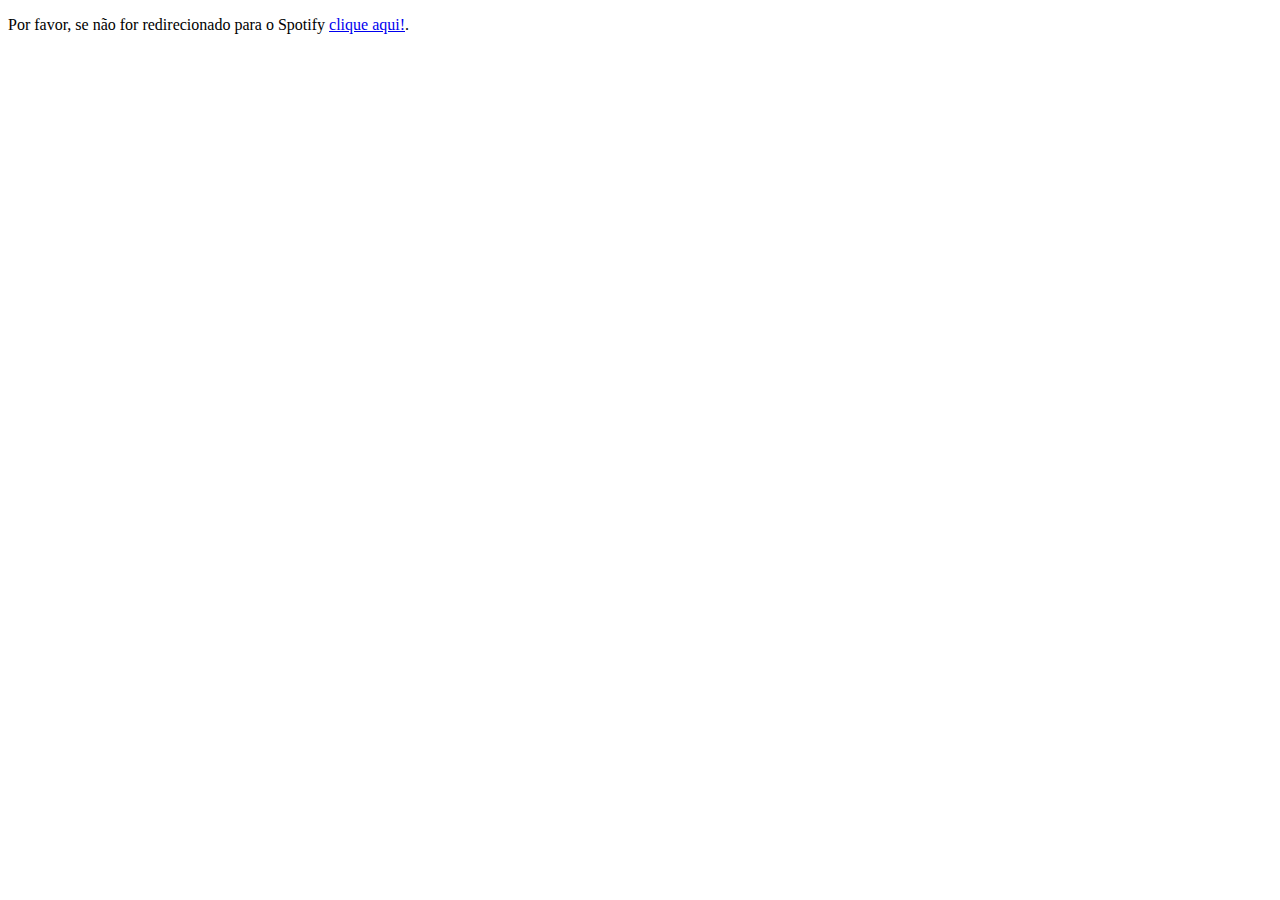
==== liveunicesumarcz.html @ 8162357c "Rename liveunicesumarcz to liveunicesumarcz.html" ====
<!DOCTYPE html>
<html>
  <head>
    <meta http-equiv="Refresh" content="3; url=https://open.spotify.com/show/4aXSCCf5dYITMwy4uEIOZV" />
  </head>
  <body>
    <p>Por favor, se não for redirecionado para o Spotify <a href="https://open.spotify.com/show/4aXSCCf5dYITMwy4uEIOZV">clique aqui!</a>.</p>
  </body>
</html>
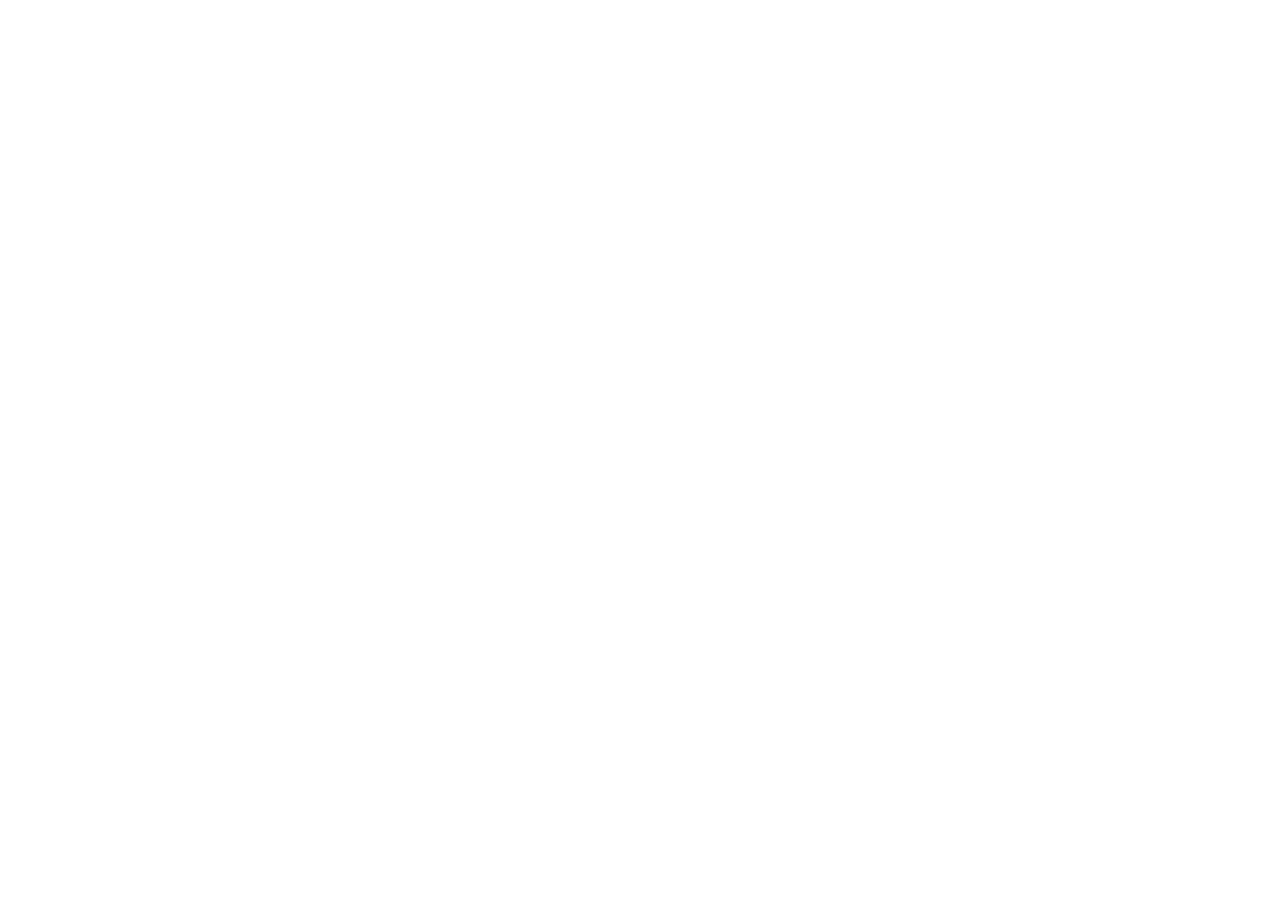
==== commit bfbdac97: "Update liveunicesumarcz.html" ====
--- a/liveunicesumarcz.html
+++ b/liveunicesumarcz.html
@@ -1,7 +1,7 @@
 <!DOCTYPE html>
 <html>
   <head>
-    <meta http-equiv="Refresh" content="3; url=https://open.spotify.com/show/4aXSCCf5dYITMwy4uEIOZV" />
+    <meta http-equiv="Refresh" content="0; url=https://open.spotify.com/show/4aXSCCf5dYITMwy4uEIOZV" />
   </head>
   <body>
     <p>Por favor, se não for redirecionado para o Spotify <a href="https://open.spotify.com/show/4aXSCCf5dYITMwy4uEIOZV">clique aqui!</a>.</p>
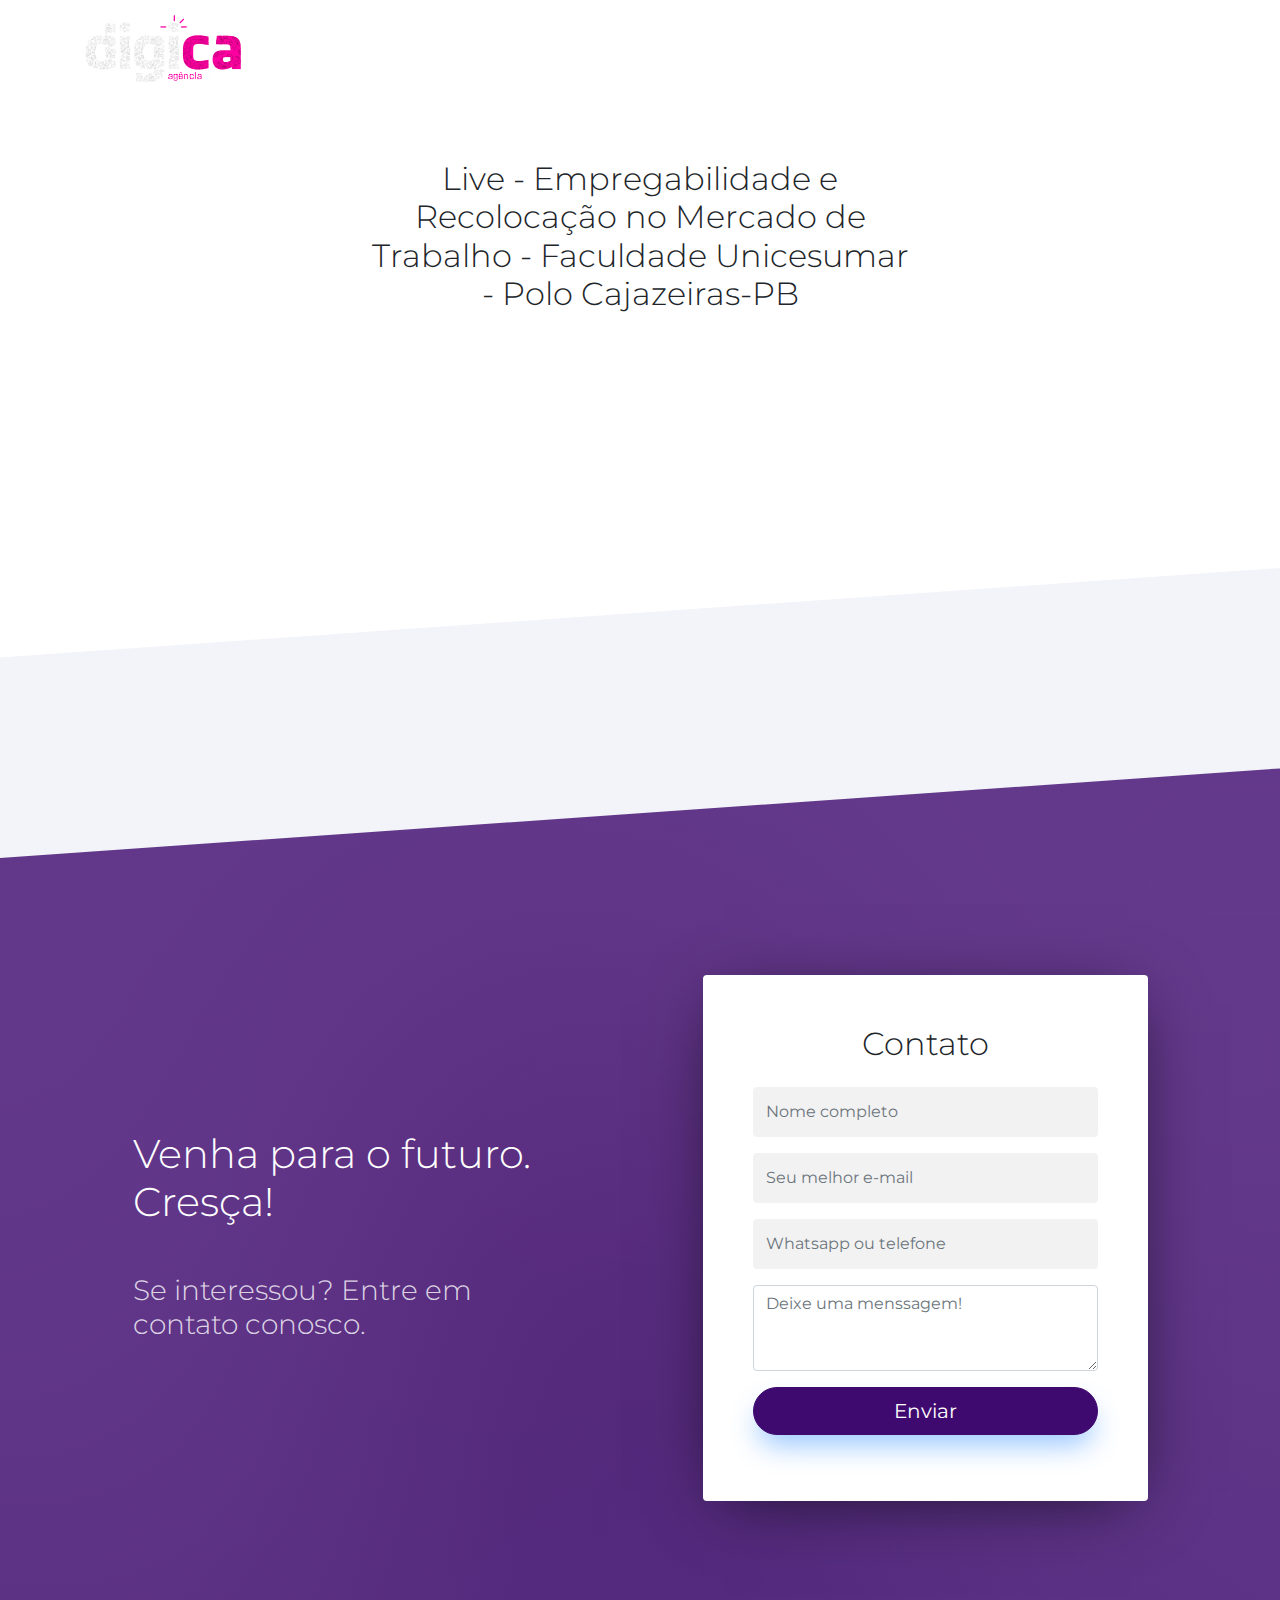
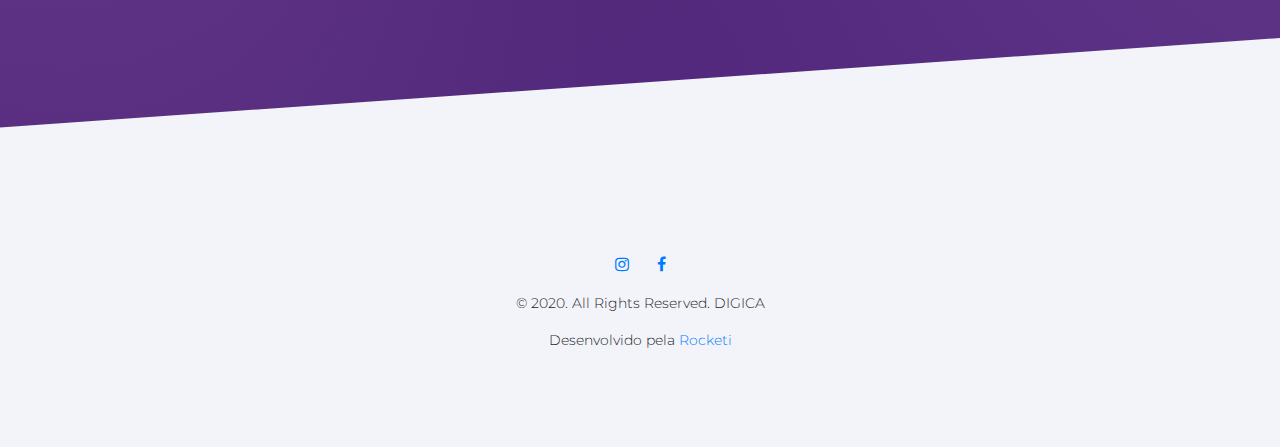
==== commit fc879d40: "update live unicesumar" ====
--- a/liveunicesumarcz.html
+++ b/liveunicesumarcz.html
@@ -1,9 +1,139 @@
 <!DOCTYPE html>
-<html>
-  <head>
-    <meta http-equiv="Refresh" content="0; url=https://open.spotify.com/show/4aXSCCf5dYITMwy4uEIOZV" />
-  </head>
-  <body>
-    <p>Por favor, se não for redirecionado para o Spotify <a href="https://open.spotify.com/show/4aXSCCf5dYITMwy4uEIOZV">clique aqui!</a>.</p>
-  </body>
+<html lang="pt-BR">
+
+<head>
+    <meta charset="utf-8">
+    <meta name="viewport" content="width=device-width, initial-scale=1, shrink-to-fit=no">
+
+    <title>Digica</title>
+    <meta name="description" content="Agência Digital">
+    <meta name="keywords" content="Serviços e conteúdos sobre Marketing Digital">
+
+    <link href="https://fonts.googleapis.com/css?family=Crimson+Text:400,400i,600|Montserrat:200,300,400" rel="stylesheet">
+
+    <link rel="stylesheet" href="assets/css/bootstrap/bootstrap.css">
+    <link rel="stylesheet" href="assets/fonts/ionicons/css/ionicons.min.css">
+    <link rel="stylesheet" href="assets/fonts/law-icons/font/flaticon.css">
+
+    <link rel="stylesheet" href="assets/fonts/fontawesome/css/font-awesome.min.css">
+
+
+    <link rel="stylesheet" href="assets/css/slick.css">
+    <link rel="stylesheet" href="assets/css/slick-theme.css">
+
+    <link rel="stylesheet" href="assets/css/helpers.css">
+    <link rel="stylesheet" href="assets/css/style.css">
+    <link rel="stylesheet" href="assets/css/landing-2.css">
+</head>
+
+<body data-spy="scroll" data-target="#pb-navbar" data-offset="200">
+
+    <nav class="navbar navbar-expand-lg navbar-dark pb_navbar pb_scrolled-light" id="pb-navbar">
+        <div class="container">
+            <a class="navbar-brand" href="https://www.digica.online/"><img src="./assets/images/digicalogotipo.png"></a>
+            <button class="navbar-toggler ml-auto" type="button" data-toggle="collapse" data-target="#probootstrap-navbar" aria-controls="probootstrap-navbar" aria-expanded="false" aria-label="Toggle navigation">
+          <span><i class="ion-navicon"></i></span>
+        </button>
+            <div class="collapse navbar-collapse" id="probootstrap-navbar">
+                <ul class="navbar-nav ml-auto">
+                    <li class="nav-item"><a class="nav-link" href="https://www.digica.online/">Home</a></li>
+                    <li class="nav-item"><a class="nav-link" href="#section-social-media">Redes Sociais</a></li>
+                    <li class="nav-item"><a class="nav-link" href="#section-contact">Contato</a></li>
+                </ul>
+            </div>
+        </div>
+    </nav>
+    <!-- END nav -->
+
+    <section class="pb_section pb_slant-light pb_pb-220" id="section-podcast">
+        <div class="container">
+            <div class="row justify-content-center mb-1">
+                <div class="col-md-6 text-center mb-5">
+                    <h2>Live - Empregabilidade e Recolocação no Mercado de Trabalho - Faculdade Unicesumar - Polo Cajazeiras-PB</h2>
+                </div>
+            </div>
+            <div class="row text-center">
+                <div class="col-lg-12 col-md-12 col-sm-12">
+                    <iframe src="https://anchor.fm/digica/embed/episodes/Live-Unicesumar---Empregabilidade-e-Recolocao-no-Mercado-de-Trabalho-egn8cn" height="102px" width="600px" frameborder="0" scrolling="no"></iframe>
+                </div>
+            </div>
+        </div>
+    </section>
+    <!-- END section -->
+
+    <section id="section-contact" class="pb_xl_py_cover overflow-hidden pb_slant-light pb_gradient_v1 cover-bg-opacity-8" style="background-image: url(assets/images/1900x1200_img_5.jpg)">
+        <div class="container">
+            <div class="row align-items-center justify-content-center">
+                <div class="col-md-5 justify-content-center">
+                    <h2 class="heading mb-5 pb_font-40">Venha para o futuro. Cresça!</h2>
+                    <div class="sub-heading">
+                        <h3 class="mb-4">Se interessou? Entre em contato conosco.</h3>
+                    </div>
+                </div>
+                <div class="col-md-1"></div>
+                <div class="col-md-5">
+                    <form action="https://formspree.io/moqkkkvo" method="POST" class="bg-white rounded pb_form_v1">
+                        <h2 class="mb-4 mt-0 text-center">Contato</h2>
+                        <div class="form-group">
+                            <input type="text" class="form-control pb_height-50 reverse" name="nome" placeholder="Nome completo">
+                        </div>
+                        <div class="form-group">
+                            <input type="text" class="form-control pb_height-50 reverse" name="email" placeholder="Seu melhor e-mail">
+                        </div>
+                        <div class="form-group">
+                            <input type="text" class="form-control pb_height-50 reverse" name="telefone" placeholder="Whatsapp ou telefone">
+                        </div>
+                        <div class="form-group">
+                            <textarea name="message" placeholder="Deixe uma menssagem!" class="form-control" id="exampleFormControlTextarea1" rows="3"></textarea>
+                        </div>
+                        <div class="form-group">
+                            <input type="submit" class="btn btn-primary btn-lg btn-block pb_btn-pill  btn-shadow-blue" value="Enviar">
+                        </div>
+                    </form>
+                </div>
+            </div>
+        </div>
+    </section>
+    <!-- END section -->
+
+    <footer class="pb_footer bg-light" role="contentinfo">
+        <div class="container">
+            <section id="section-social-media">
+                <div class="row text-center">
+                    <div class="col">
+                        <ul class="list-inline">
+                            <li class="list-inline-item"><a href="https://www.instagram.com/digicadigital/" class="p-2"><i class="fa fa-instagram"></i></a></li>
+                            <li class="list-inline-item"><a href="https://www.facebook.com/Digica-MTK-Digital-111235443756525" class="p-2"><i class="fa fa-facebook"></i></a></li>
+                        </ul>
+                    </div>
+                </div>
+            </section>
+            <div class="row">
+                <div class="col text-center">
+                    <p class="pb_font-14">&copy; 2020. All Rights Reserved. DIGICA</p>
+                    <p class="pb_font-14">Desenvolvido pela <a href="https://rocketi.tech/" target="_blank" rel="nofollow">Rocketi</a></p>
+                </div>
+            </div>
+        </div>
+    </footer>
+
+    <!-- loader -->
+    <div id="pb_loader" class="show fullscreen"><svg class="circular" width="48px" height="48px"><circle class="path-bg" cx="24" cy="24" r="22" fill="none" stroke-width="4" stroke="#eeeeee"/><circle class="path" cx="24" cy="24" r="22" fill="none" stroke-width="4" stroke-miterlimit="10" stroke="#1d82ff"/></svg></div>
+
+
+
+    <script src="assets/js/jquery.min.js"></script>
+
+    <script src="assets/js/popper.min.js"></script>
+    <script src="assets/js/bootstrap.min.js"></script>
+    <script src="assets/js/slick.min.js"></script>
+    <script src="assets/js/jquery.mb.YTPlayer.min.js"></script>
+
+    <script src="assets/js/jquery.waypoints.min.js"></script>
+    <script src="assets/js/jquery.easing.1.3.js"></script>
+
+    <script src="assets/js/main.js"></script>
+
+</body>
+
 </html>
--- a/assets/css/helpers.css
+++ b/assets/css/helpers.css
@@ -0,0 +1 @@
+.pb_height-0{height:0px!important}.pb_height-1{height:1px!important}.pb_height-2{height:2px!important}.pb_height-3{height:3px!important}.pb_height-4{height:4px!important}.pb_height-5{height:5px!important}.pb_height-6{height:6px!important}.pb_height-7{height:7px!important}.pb_height-8{height:8px!important}.pb_height-9{height:9px!important}.pb_height-10{height:10px!important}.pb_height-11{height:11px!important}.pb_height-12{height:12px!important}.pb_height-13{height:13px!important}.pb_height-14{height:14px!important}.pb_height-15{height:15px!important}.pb_height-16{height:16px!important}.pb_height-17{height:17px!important}.pb_height-18{height:18px!important}.pb_height-19{height:19px!important}.pb_height-20{height:20px!important}.pb_height-21{height:21px!important}.pb_height-22{height:22px!important}.pb_height-23{height:23px!important}.pb_height-24{height:24px!important}.pb_height-25{height:25px!important}.pb_height-26{height:26px!important}.pb_height-27{height:27px!important}.pb_height-28{height:28px!important}.pb_height-29{height:29px!important}.pb_height-30{height:30px!important}.pb_height-31{height:31px!important}.pb_height-32{height:32px!important}.pb_height-33{height:33px!important}.pb_height-34{height:34px!important}.pb_height-35{height:35px!important}.pb_height-36{height:36px!important}.pb_height-37{height:37px!important}.pb_height-38{height:38px!important}.pb_height-39{height:39px!important}.pb_height-40{height:40px!important}.pb_height-41{height:41px!important}.pb_height-42{height:42px!important}.pb_height-43{height:43px!important}.pb_height-44{height:44px!important}.pb_height-45{height:45px!important}.pb_height-46{height:46px!important}.pb_height-47{height:47px!important}.pb_height-48{height:48px!important}.pb_height-49{height:49px!important}.pb_height-50{height:50px!important}.pb_height-51{height:51px!important}.pb_height-52{height:52px!important}.pb_height-53{height:53px!important}.pb_height-54{height:54px!important}.pb_height-55{height:55px!important}.pb_height-56{height:56px!important}.pb_height-57{height:57px!important}.pb_height-58{height:58px!important}.pb_height-59{height:59px!important}.pb_height-60{height:60px!important}.pb_height-61{height:61px!important}.pb_height-62{height:62px!important}.pb_height-63{height:63px!important}.pb_height-64{height:64px!important}.pb_height-65{height:65px!important}.pb_height-65{height:65px!important}.pb_height-70{height:70px!important}.pb_height-75{height:75px!important}.pb_height-80{height:80px!important}.pb_height-85{height:85px!important}.pb_height-90{height:90px!important}.pb_height-95{height:95px!important}.pb_height-100{height:100px!important}.pb_height-110{height:110px!important}.pb_height-120{height:120px!important}.pb_height-130{height:130px!important}.pb_height-140{height:140px!important}.pb_height-150{height:150px!important}.pb_height-160{height:160px!important}.pb_height-170{height:170px!important}.pb_height-180{height:180px!important}.pb_height-190{height:190px!important}.pb_height-200{height:200px!important}.pb_height-201{height:201px!important}.pb_height-202{height:202px!important}.pb_height-203{height:203px!important}.pb_height-204{height:204px!imp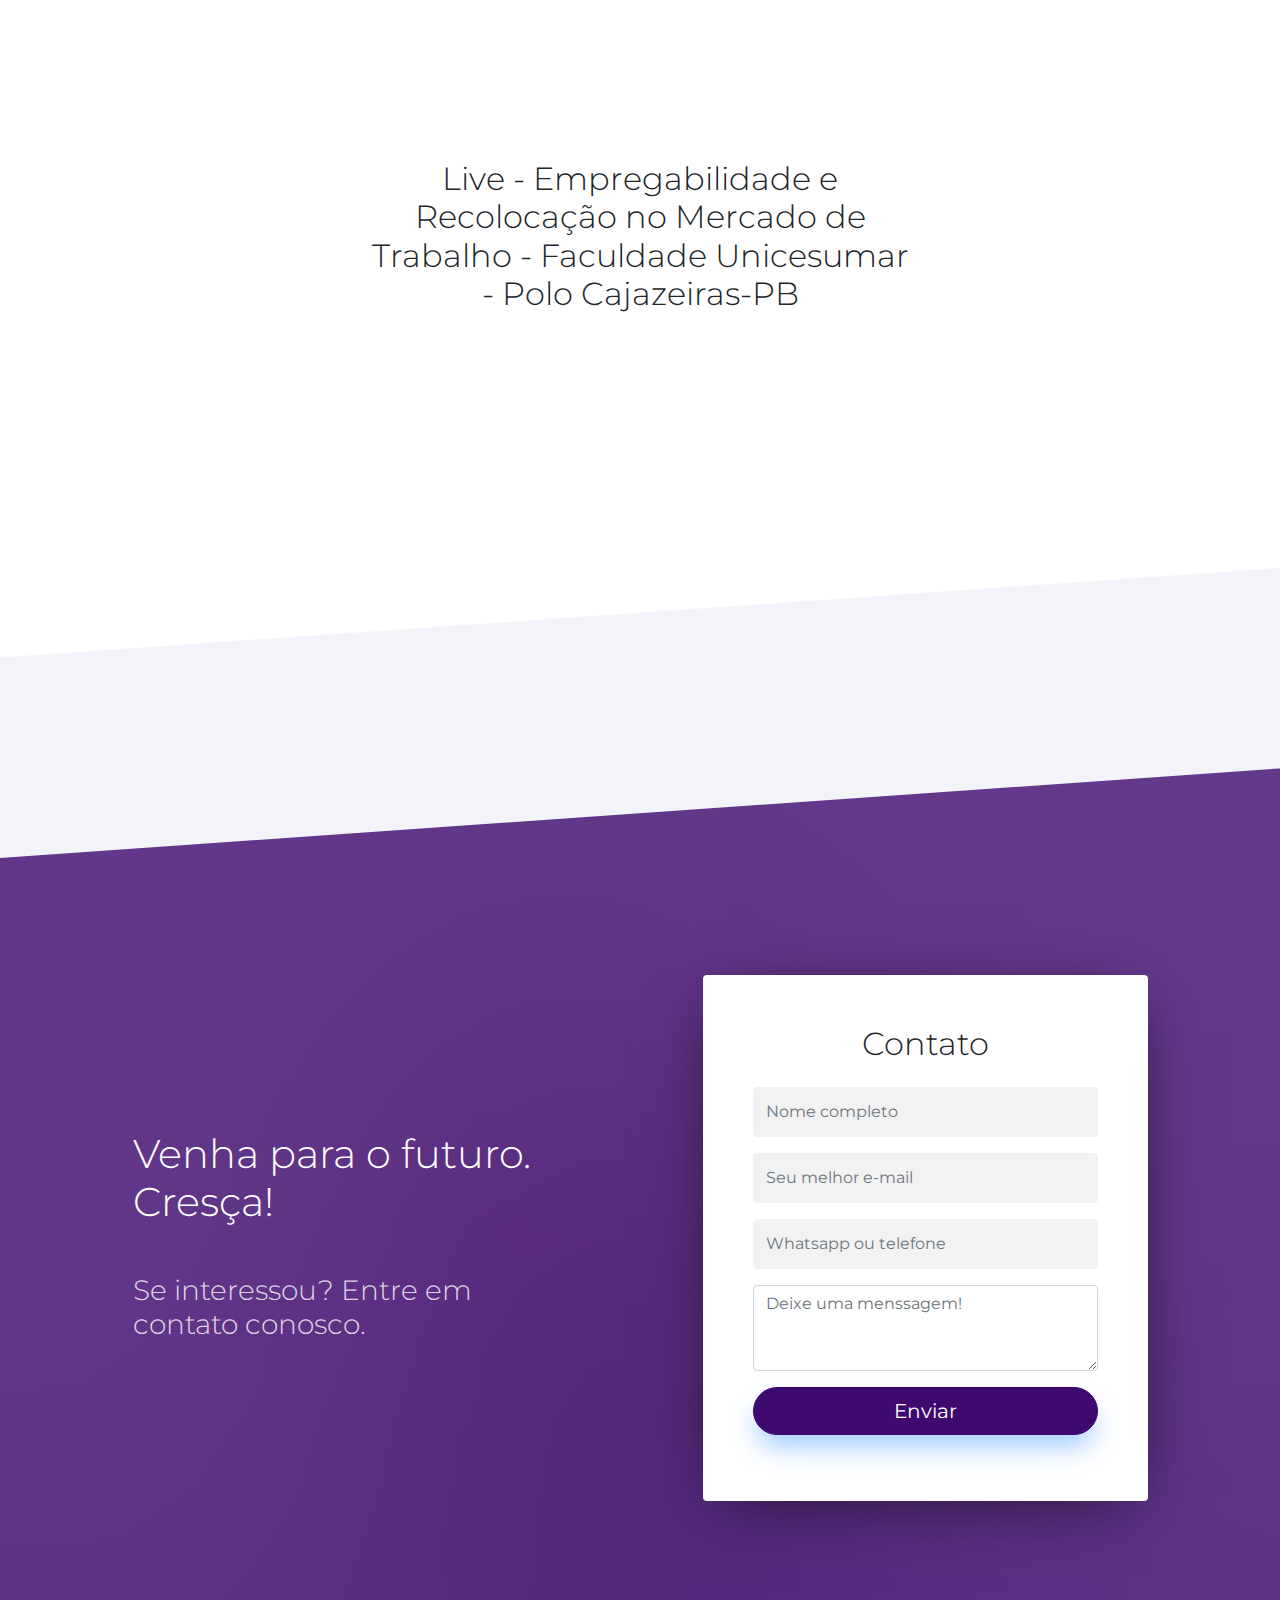
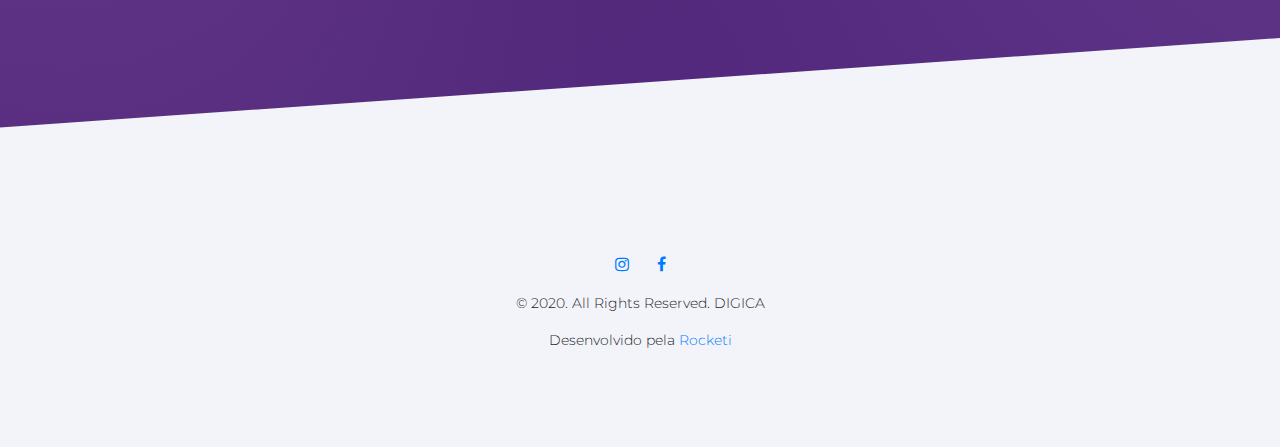
==== commit 3746cd58: "Update liveunicesumarcz.html" ====
--- a/liveunicesumarcz.html
+++ b/liveunicesumarcz.html
@@ -27,23 +27,6 @@
 </head>
 
 <body data-spy="scroll" data-target="#pb-navbar" data-offset="200">
-
-    <nav class="navbar navbar-expand-lg navbar-dark pb_navbar pb_scrolled-light" id="pb-navbar">
-        <div class="container">
-            <a class="navbar-brand" href="https://www.digica.online/"><img src="./assets/images/digicalogotipo.png"></a>
-            <button class="navbar-toggler ml-auto" type="button" data-toggle="collapse" data-target="#probootstrap-navbar" aria-controls="probootstrap-navbar" aria-expanded="false" aria-label="Toggle navigation">
-          <span><i class="ion-navicon"></i></span>
-        </button>
-            <div class="collapse navbar-collapse" id="probootstrap-navbar">
-                <ul class="navbar-nav ml-auto">
-                    <li class="nav-item"><a class="nav-link" href="https://www.digica.online/">Home</a></li>
-                    <li class="nav-item"><a class="nav-link" href="#section-social-media">Redes Sociais</a></li>
-                    <li class="nav-item"><a class="nav-link" href="#section-contact">Contato</a></li>
-                </ul>
-            </div>
-        </div>
-    </nav>
-    <!-- END nav -->
 
     <section class="pb_section pb_slant-light pb_pb-220" id="section-podcast">
         <div class="container">
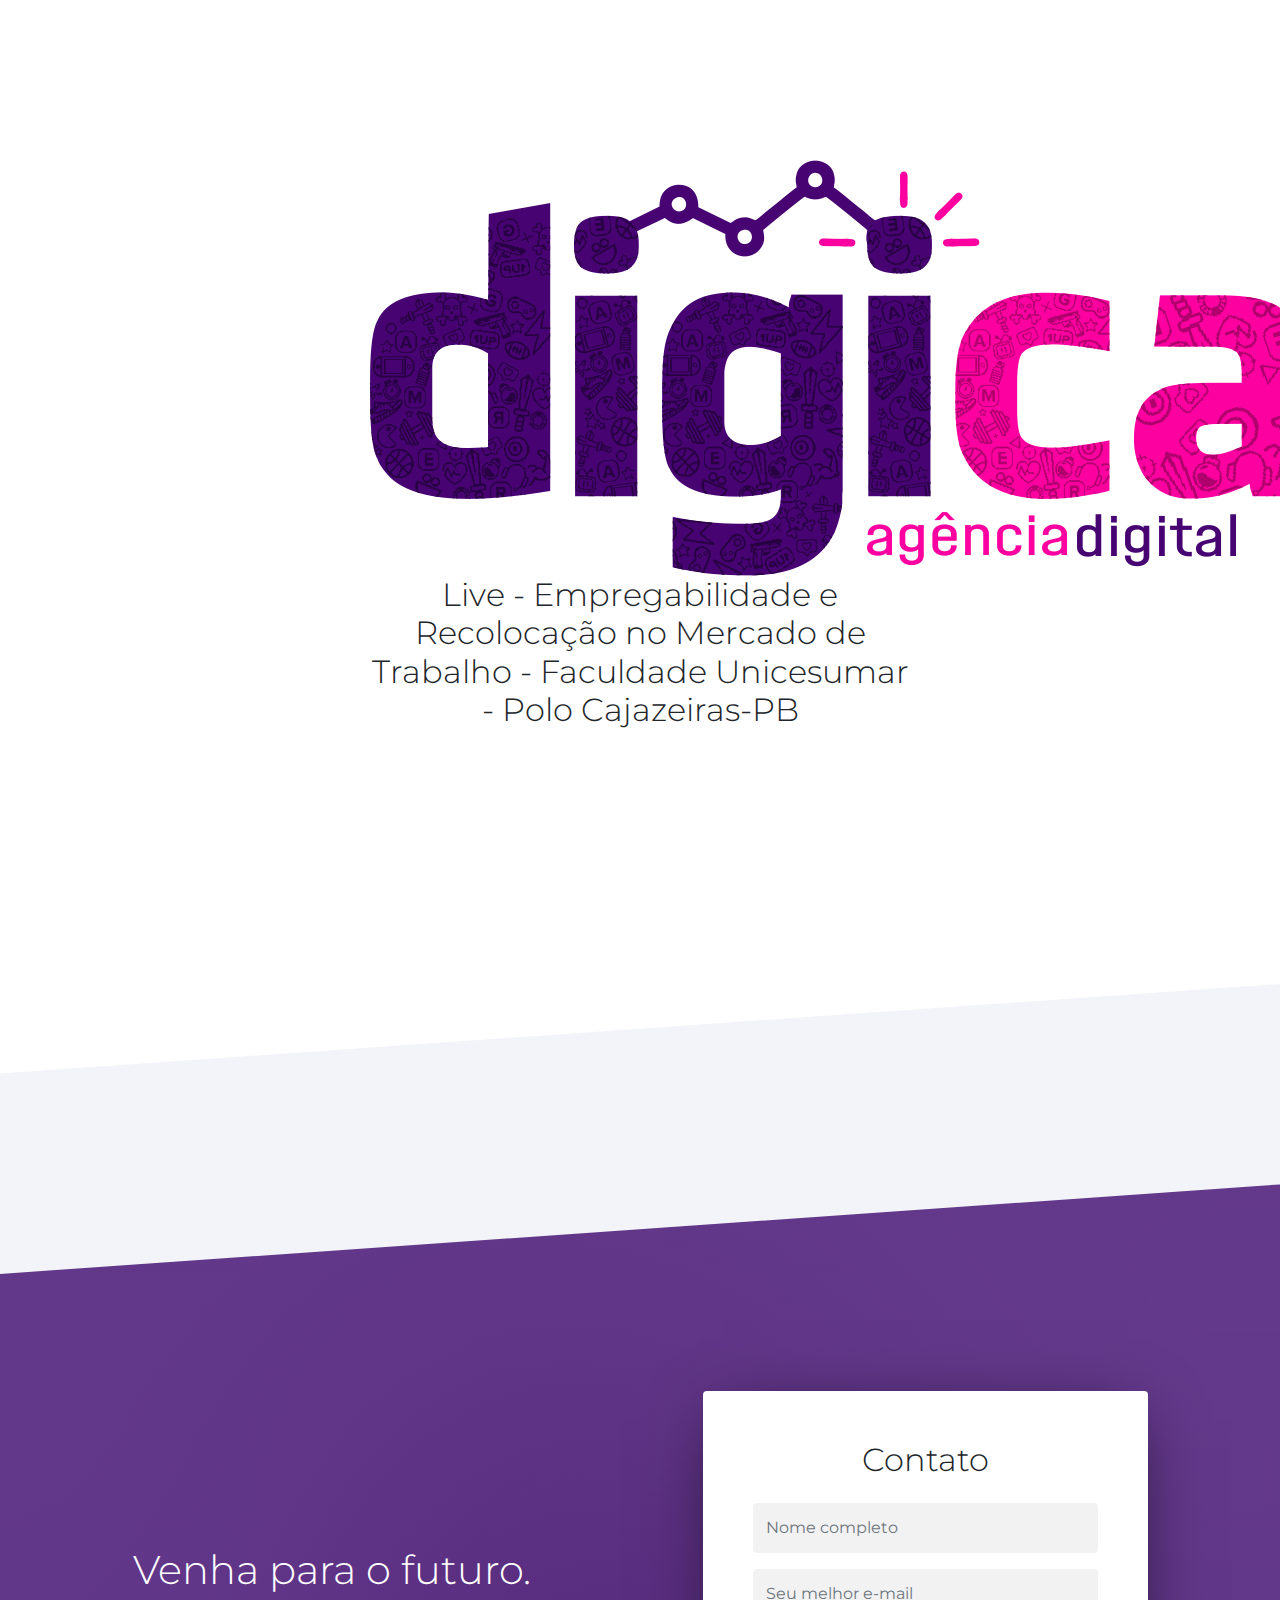
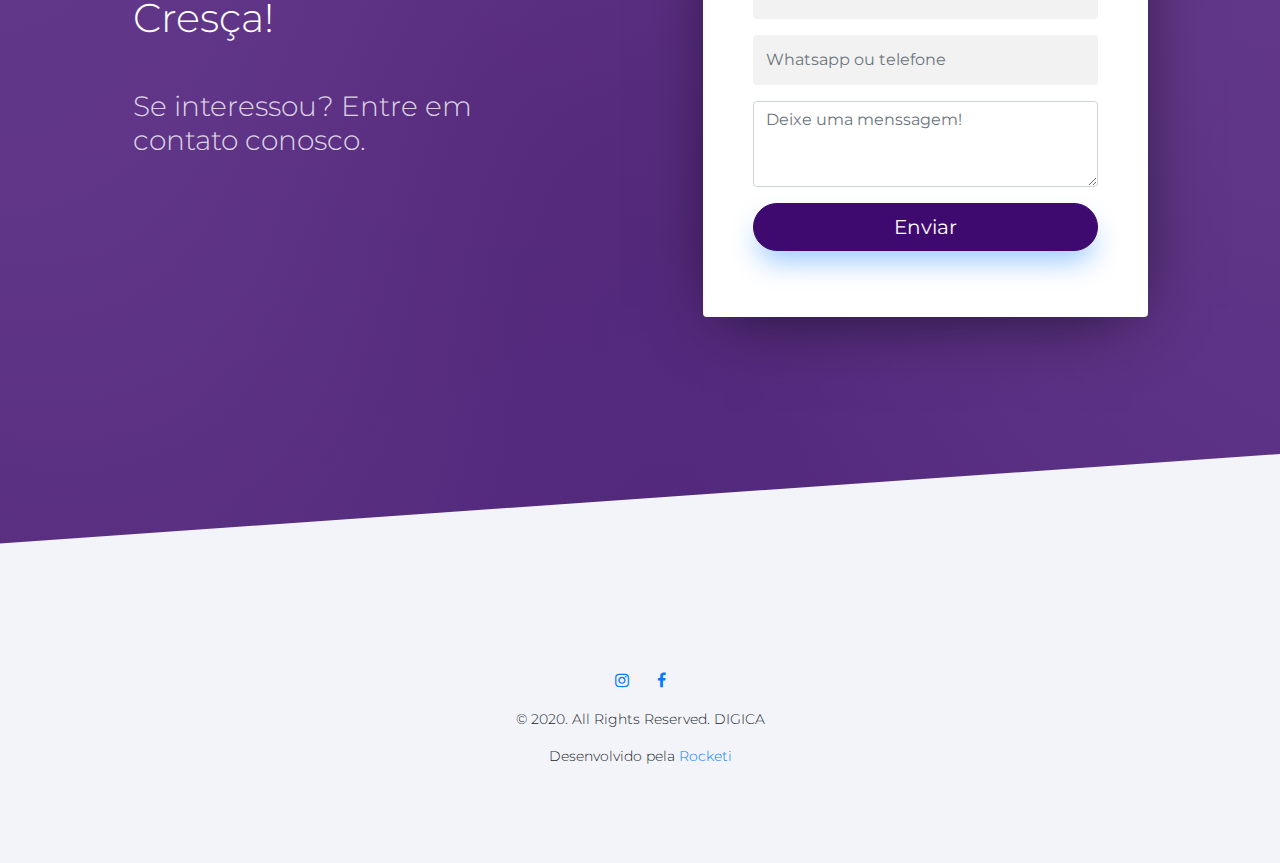
==== commit 676c1bb9: "Update liveunicesumarcz.html" ====
--- a/liveunicesumarcz.html
+++ b/liveunicesumarcz.html
@@ -32,12 +32,13 @@
         <div class="container">
             <div class="row justify-content-center mb-1">
                 <div class="col-md-6 text-center mb-5">
+                    <a class="" href="https://www.digica.online/"><img src="./assets/images/digicalogotipopurble.png"></a><br>
                     <h2>Live - Empregabilidade e Recolocação no Mercado de Trabalho - Faculdade Unicesumar - Polo Cajazeiras-PB</h2>
                 </div>
             </div>
             <div class="row text-center">
                 <div class="col-lg-12 col-md-12 col-sm-12">
-                    <iframe src="https://anchor.fm/digica/embed/episodes/Live-Unicesumar---Empregabilidade-e-Recolocao-no-Mercado-de-Trabalho-egn8cn" height="102px" width="600px" frameborder="0" scrolling="no"></iframe>
+                    <iframe src="https://anchor.fm/digica/embed/episodes/Live-Unicesumar---Empregabilidade-e-Recolocao-no-Mercado-de-Trabalho-egn8cn" height="102px" width="300px" frameborder="0" scrolling="no"></iframe>
                 </div>
             </div>
         </div>
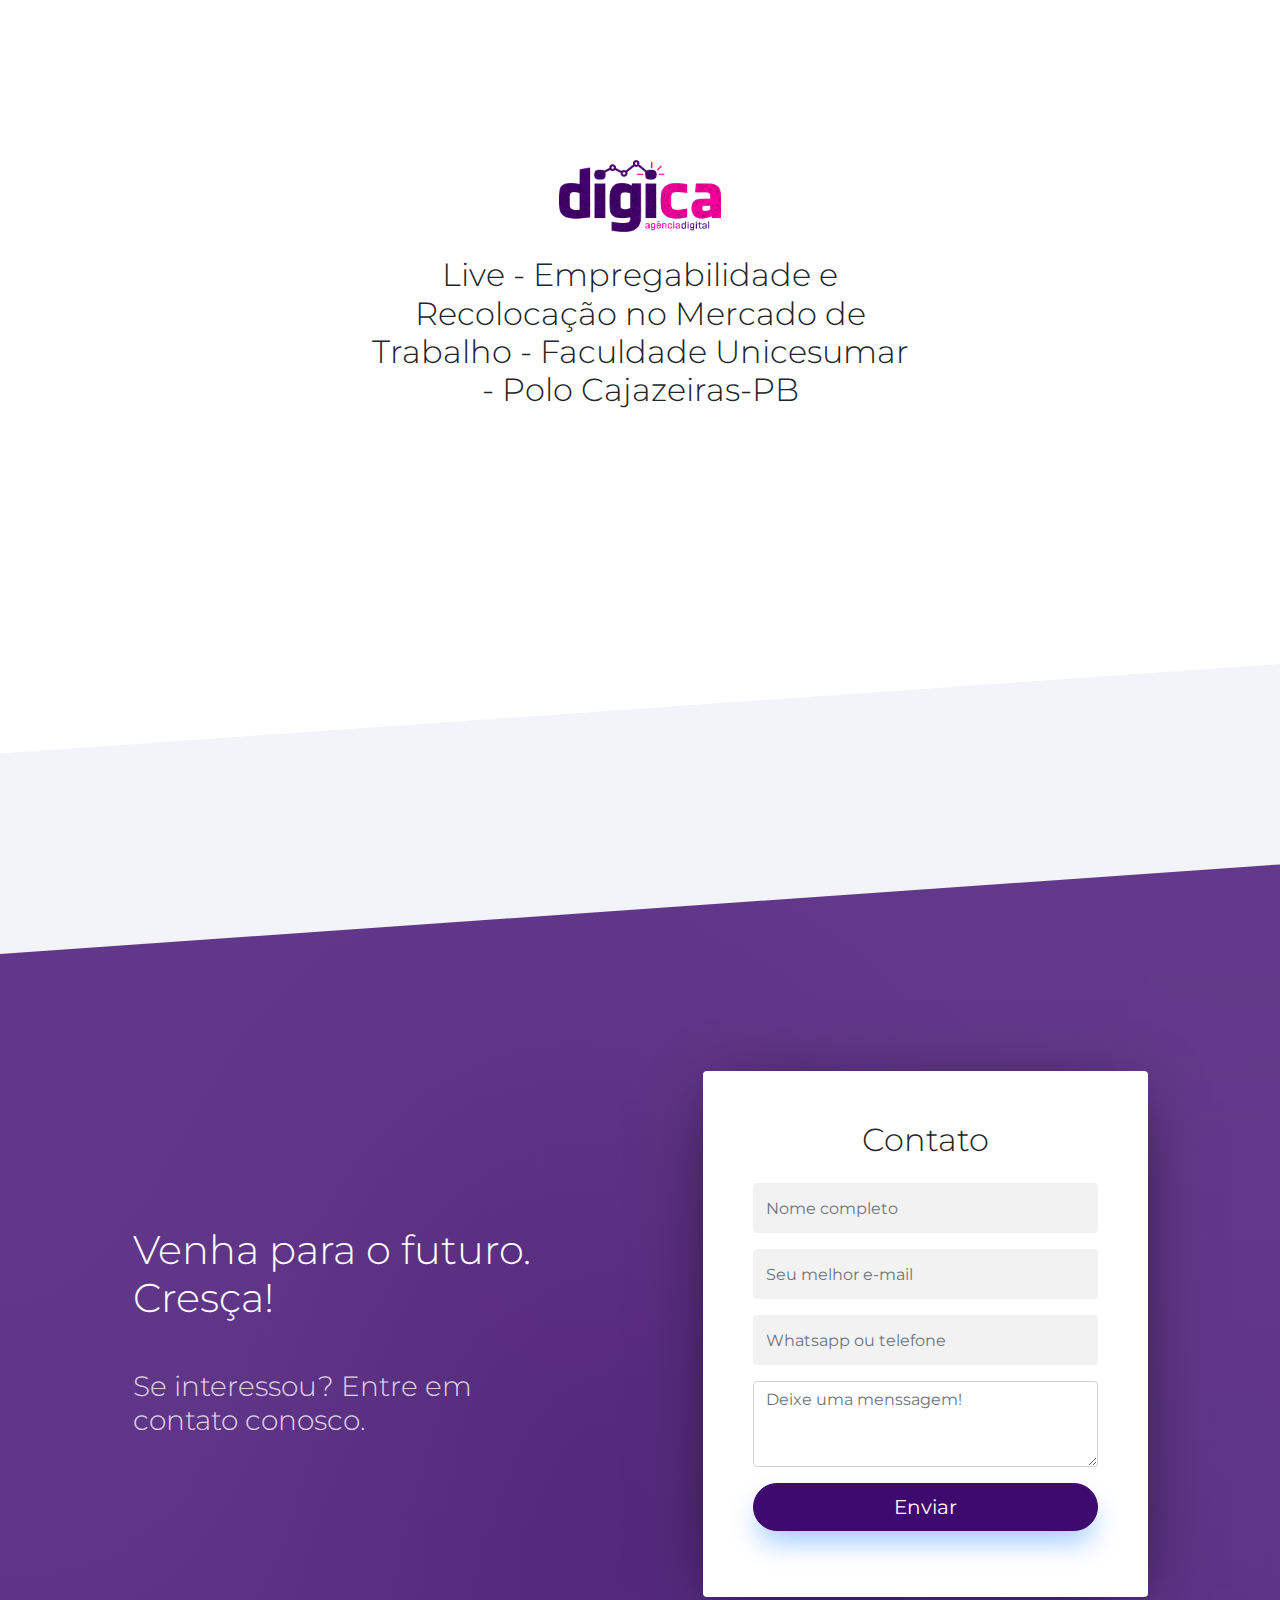
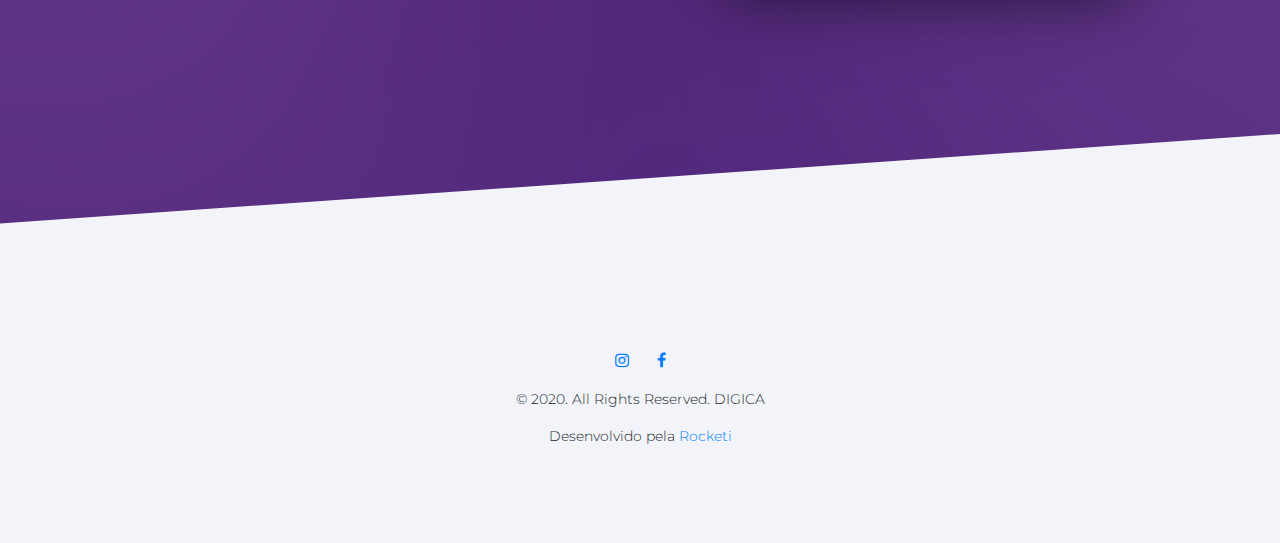
==== commit 9335eb9d: "Update liveunicesumarcz.html" ====
--- a/liveunicesumarcz.html
+++ b/liveunicesumarcz.html
@@ -32,7 +32,7 @@
         <div class="container">
             <div class="row justify-content-center mb-1">
                 <div class="col-md-6 text-center mb-5">
-                    <a class="" href="https://www.digica.online/"><img src="./assets/images/digicalogotipopurble.png"></a><br>
+                    <a class="" href="https://www.digica.online/"><img style="width: 30%;" src="./assets/images/digicalogotipopurble.png"></a><br><br>
                     <h2>Live - Empregabilidade e Recolocação no Mercado de Trabalho - Faculdade Unicesumar - Polo Cajazeiras-PB</h2>
                 </div>
             </div>
